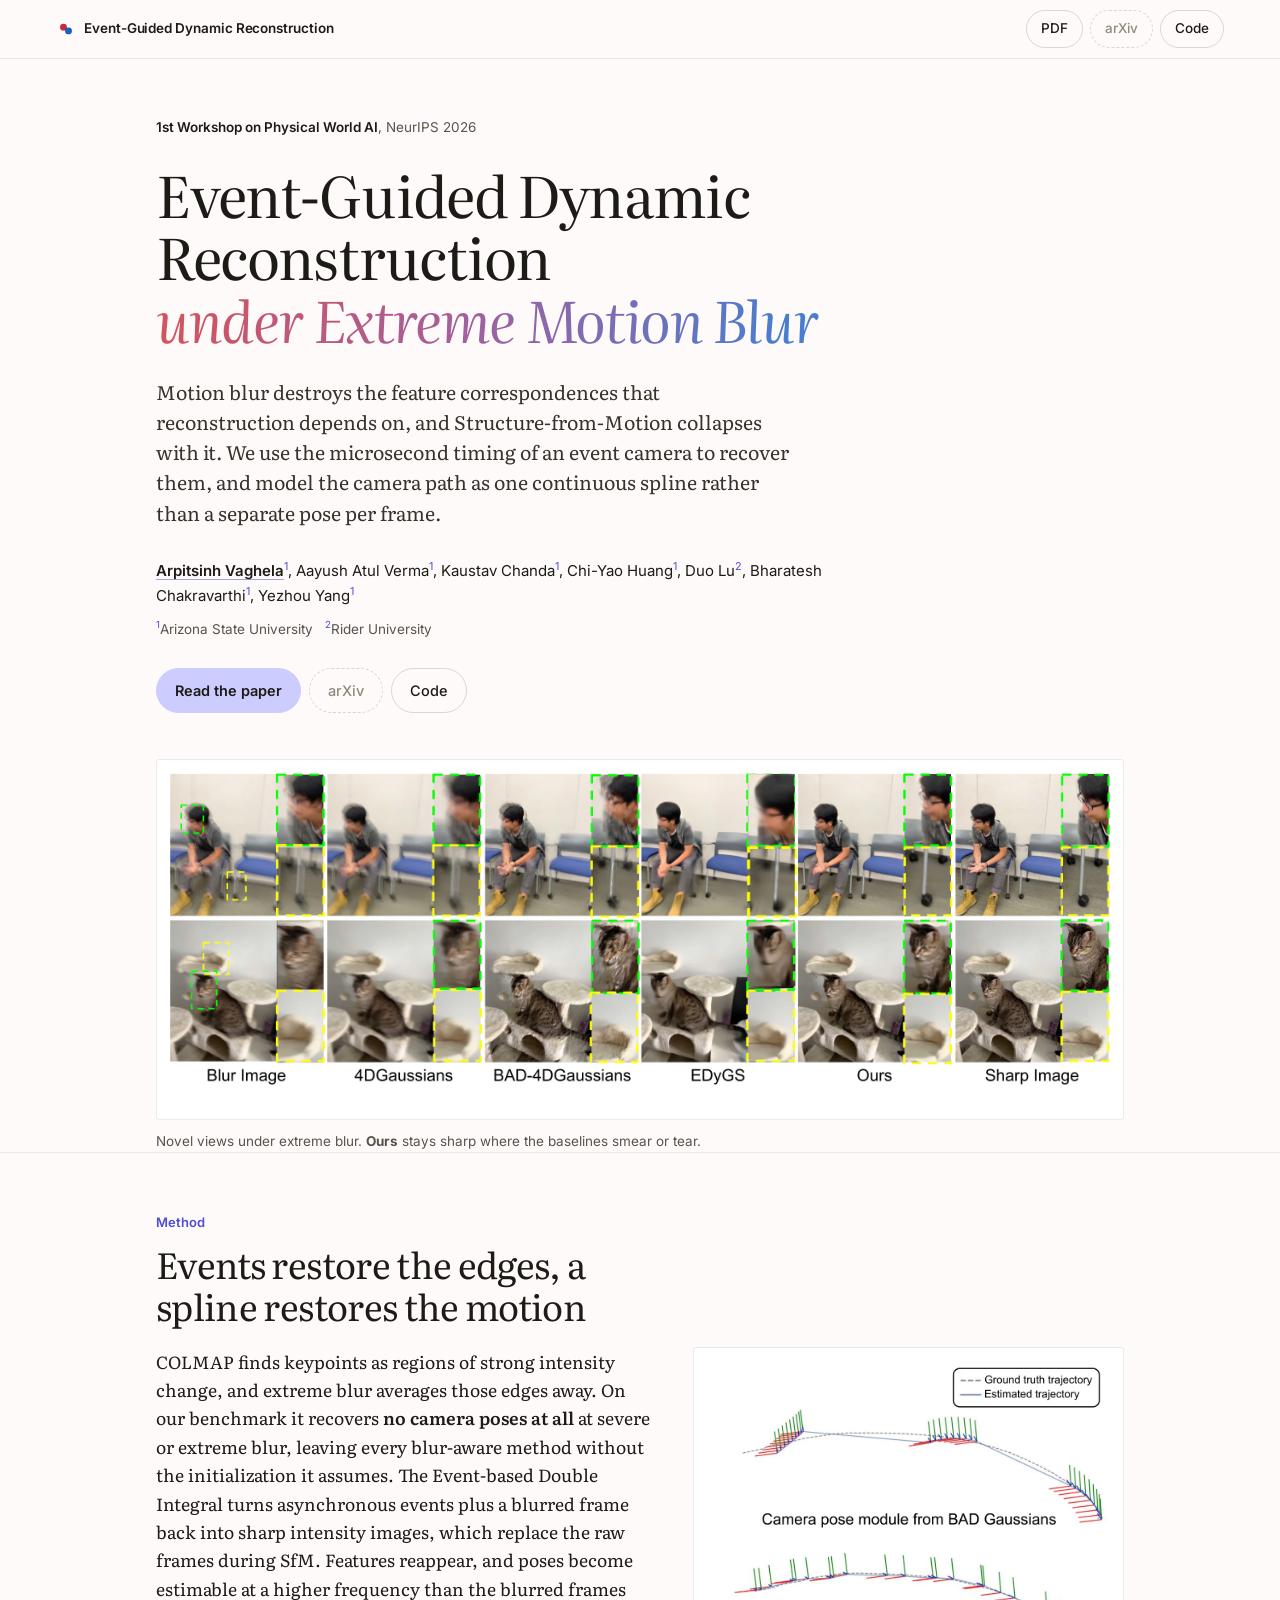
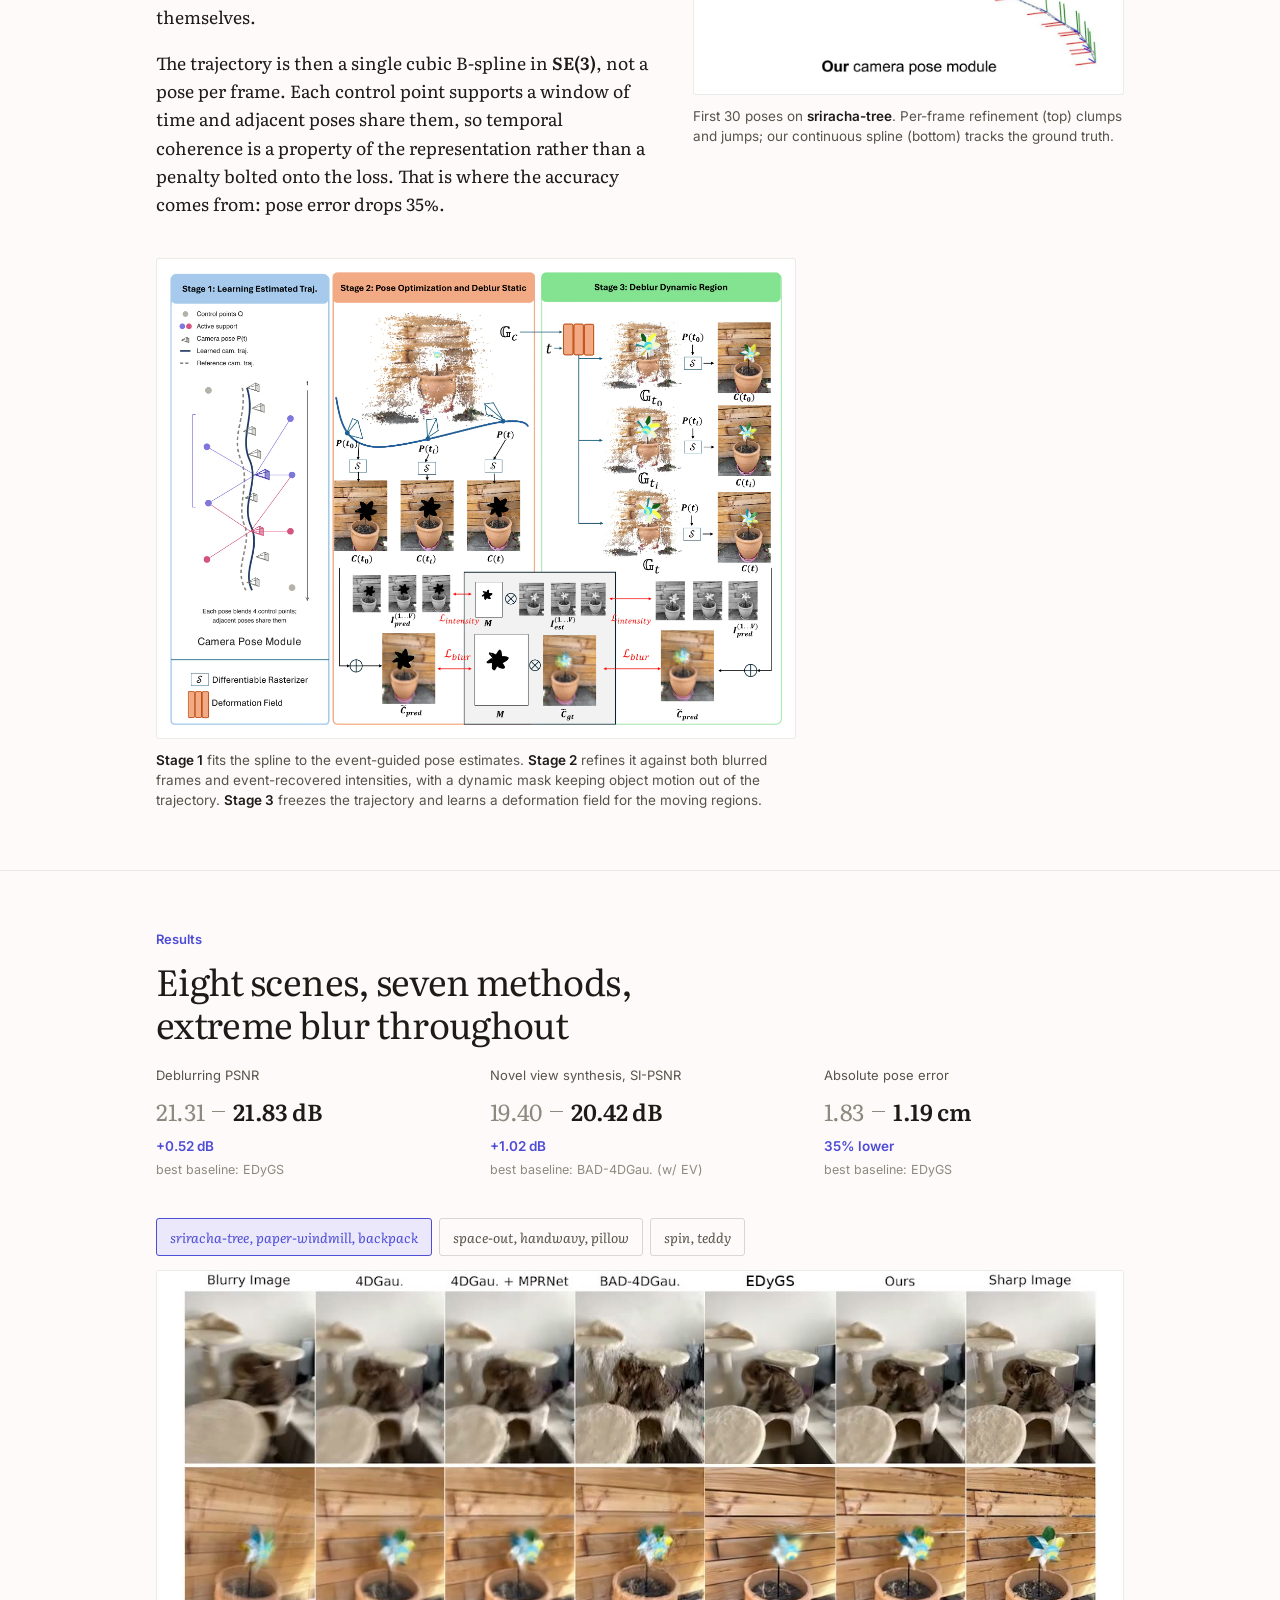
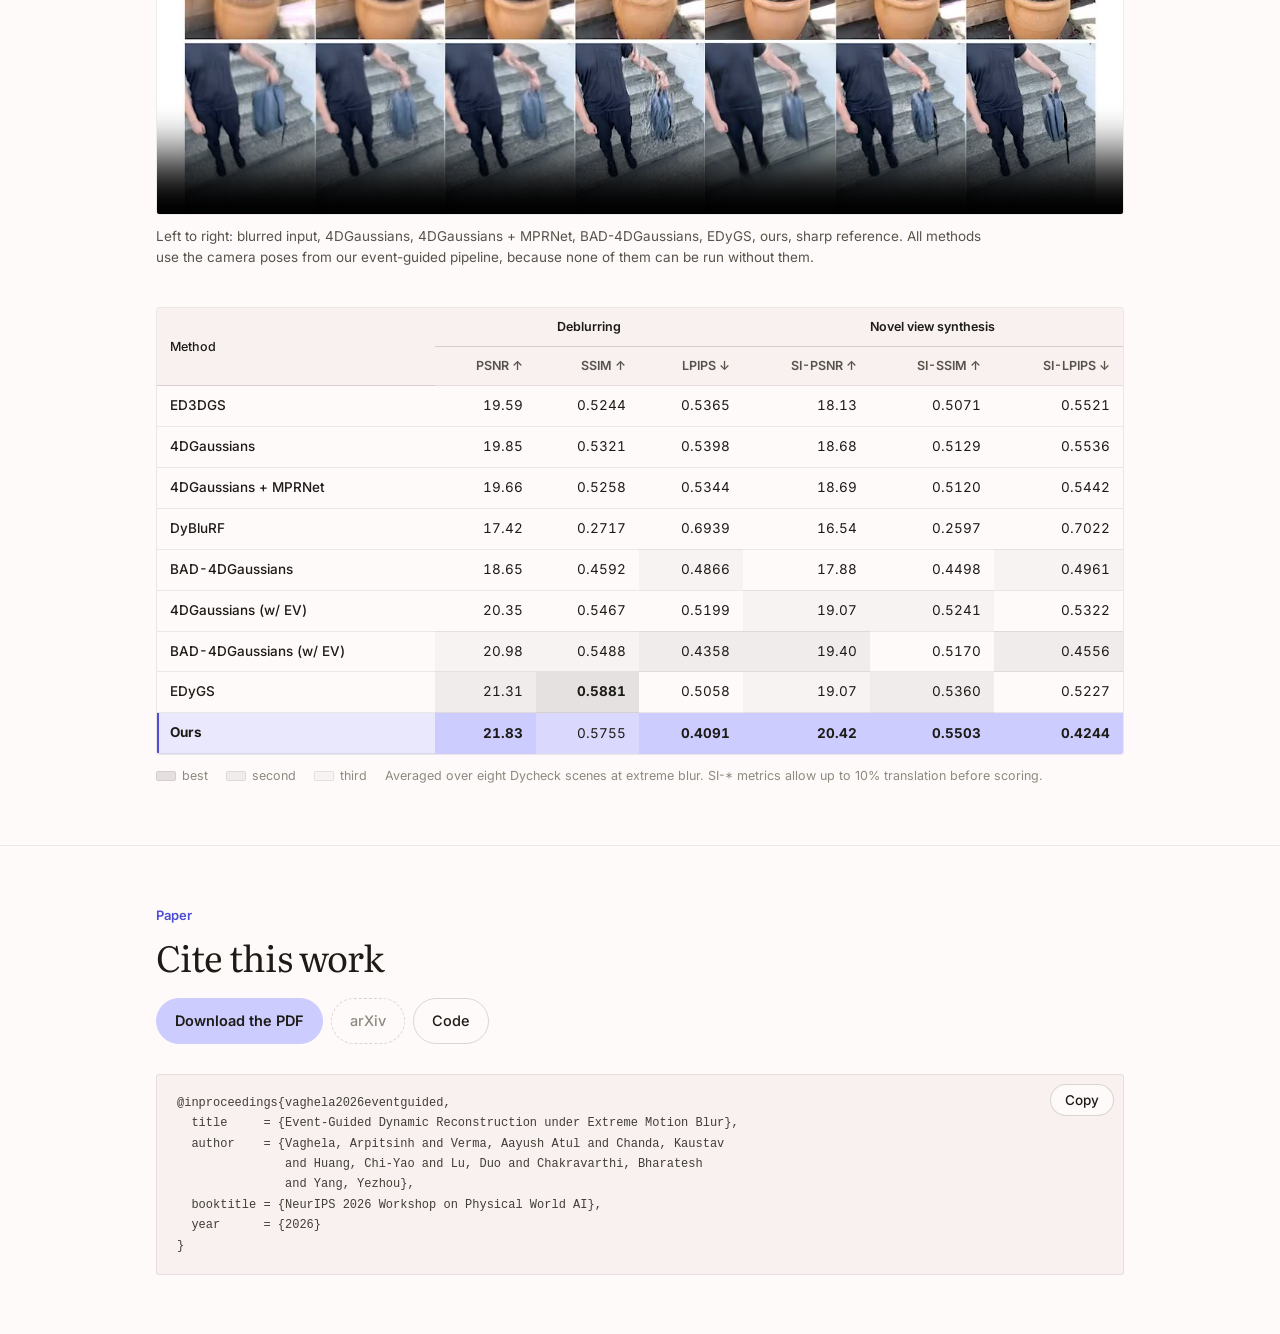
==== docs/index.html @ ae9d6096 "Move site to docs/, add implementation notes, restyle GitHub Pages now serves from main:/docs, leavi" ====
<!doctype html>
<html lang="en">
<head>
<meta charset="utf-8">
<meta name="viewport" content="width=device-width, initial-scale=1">
<title>Event-Guided Dynamic Reconstruction under Extreme Motion Blur</title>
<meta name="description" content="Event cameras guide camera-trajectory estimation and deblurring for dynamic 3D scene reconstruction when motion blur breaks Structure-from-Motion. The camera path is one continuous cubic SE(3) B-spline, jointly optimized with dynamic 3D Gaussians.">
<meta name="author" content="Arpitsinh Vaghela, Aayush Atul Verma, Kaustav Chanda, Chi-Yao Huang, Duo Lu, Bharatesh Chakravarthi, Yezhou Yang">

<meta property="og:type" content="website">
<meta property="og:title" content="Event-Guided Dynamic Reconstruction under Extreme Motion Blur">
<meta property="og:description" content="Using the microsecond timing of an event camera to recover camera trajectories and sharp dynamic scenes from extremely blurred monocular video.">
<meta property="og:image" content="assets/figures/teaser.webp">
<meta name="twitter:card" content="summary_large_image">

<link rel="icon" href="assets/mark.svg" type="image/svg+xml">
<link rel="preconnect" href="https://fonts.googleapis.com">
<link rel="preconnect" href="https://fonts.gstatic.com" crossorigin>
<link rel="stylesheet" href="https://fonts.googleapis.com/css2?family=Inter:wght@400;500;600;700&family=Literata:ital,opsz,wght@0,7..72,300..700;1,7..72,300..700&display=swap">
<link rel="stylesheet" href="assets/css/site.css">
</head>
<body>

<a class="skip" href="#main">Skip to content</a>

<nav class="nav">
  <a class="nav__mark" href="#top">
    <svg class="nav__dots" viewBox="0 0 32 32" aria-hidden="true">
      <circle cx="12" cy="13" r="5.5" fill="#C62B38"/>
      <circle cx="20" cy="19" r="5.5" fill="#1A5FC4"/>
    </svg>
    <span>Event-Guided Dynamic Reconstruction</span>
  </a>
  <div class="nav__links">
    <a class="pill" href="assets/pdf/event-guided-dynamic-reconstruction.pdf">PDF</a>
    <!-- TODO: replace href with the arXiv URL once the preprint is live. -->
    <a class="pill pill--muted" href="#" data-arxiv>arXiv</a>
    <a class="pill" href="https://github.com/arpitvaghela/event-guided-dynamic-reconstruction">Code</a>
  </div>
</nav>

<main id="main">

<!-- ====================== 1 · HERO ====================== -->
<header class="hero" id="top">
  <div class="wrap">
    <p class="hero__venue"><b>1st Workshop on Physical World AI</b>, NeurIPS 2026</p>

    <h1 class="hero__title">
      <span class="l1">Event-Guided Dynamic Reconstruction</span>
      <span class="l2">under Extreme Motion Blur</span>
    </h1>

    <p class="hero__lead">
      Motion blur destroys the feature correspondences that reconstruction depends on, and
      Structure-from-Motion collapses with it. We use the microsecond timing of an event camera to
      recover them, and model the camera path as one continuous spline rather than a separate pose
      per frame.
    </p>

    <p class="authors">
      <a href="https://arpitvaghela.github.io">Arpitsinh Vaghela</a><sup>1</sup>, Aayush Atul Verma<sup>1</sup>, Kaustav Chanda<sup>1</sup>,
      Chi-Yao Huang<sup>1</sup>, Duo Lu<sup>2</sup>, Bharatesh Chakravarthi<sup>1</sup>,
      Yezhou Yang<sup>1</sup>
    </p>
    <p class="affils">
      <sup>1</sup>Arizona State University &nbsp; <sup>2</sup>Rider University
    </p>

    <div class="actions">
      <a class="pill pill--primary" href="assets/pdf/event-guided-dynamic-reconstruction.pdf">Read the paper</a>
      <a class="pill pill--muted" href="#" data-arxiv>arXiv</a>
      <a class="pill" href="https://github.com/arpitvaghela/event-guided-dynamic-reconstruction">Code</a>
    </div>

    <figure class="plate">
      <img src="assets/figures/teaser.webp" width="2200" height="780"
           alt="Seven-column comparison on two scenes. From a blurred input, 4DGaussians, BAD-4DGaussians and EDyGS leave smeared or broken detail; our reconstruction recovers the face, chair legs and cat fur close to the sharp reference.">
    </figure>
    <p class="caption">
      Novel views under extreme blur. <b>Ours</b> stays sharp where the baselines smear or tear.
    </p>
  </div>
</header>

<!-- ====================== 2 · METHOD ====================== -->
<section class="section" id="method">
  <div class="wrap">
    <p class="section__eyebrow">Method</p>
    <h2 class="section__title">Events restore the edges, a spline restores the motion</h2>

    <div class="method__grid">
      <div class="prose">
        <p>
          COLMAP finds keypoints as regions of strong intensity change, and extreme blur averages
          those edges away. On our benchmark it recovers <strong>no camera poses at all</strong> at
          severe or extreme blur, leaving every blur-aware method without the initialization it
          assumes. The Event-based Double Integral turns asynchronous events plus a blurred frame
          back into sharp intensity images, which replace the raw frames during SfM. Features
          reappear, and poses become estimable at a higher frequency than the blurred frames
          themselves.
        </p>
        <p>
          The trajectory is then a single cubic B-spline in <strong>SE(3)</strong>, not a pose per
          frame. Each control point supports a window of time and adjacent poses share them, so
          temporal coherence is a property of the representation rather than a penalty bolted onto
          the loss. That is where the accuracy comes from: pose error drops 35%.
        </p>
      </div>

      <figure>
        <div class="plate">
          <img src="assets/figures/pose-viz.webp" width="1000" height="794" loading="lazy"
               alt="Two 3D plots of the first thirty camera poses. The BAD Gaussians module groups poses into three tight clusters joined by long straight jumps, drifting from the dashed ground-truth curve. Our module places poses evenly along a smooth arc that tracks the ground truth.">
        </div>
        <figcaption>
          First 30 poses on <b>sriracha-tree</b>. Per-frame refinement (top) clumps and jumps; our
          continuous spline (bottom) tracks the ground truth.
        </figcaption>
      </figure>
    </div>

    <figure class="pipeline">
      <div class="plate">
        <img src="assets/figures/pipeline.webp" width="2400" height="1777" loading="lazy"
             alt="Three-stage framework diagram. Stage 1 fits a B-spline camera trajectory from control points. Stage 2 samples poses along the spline, renders and averages them into a synthetic blurred image, and applies blur and intensity losses through a dynamic mask. Stage 3 adds a deformation field conditioned on time to reconstruct the moving regions.">
      </div>
      <figcaption>
        <b>Stage 1</b> fits the spline to the event-guided pose estimates. <b>Stage 2</b> refines it
        against both blurred frames and event-recovered intensities, with a dynamic mask keeping
        object motion out of the trajectory. <b>Stage 3</b> freezes the trajectory and learns a
        deformation field for the moving regions.
      </figcaption>
    </figure>
  </div>
</section>

<!-- ====================== 3 · RESULTS ====================== -->
<section class="section" id="results">
  <div class="wrap">
    <p class="section__eyebrow">Results</p>
    <h2 class="section__title">Eight scenes, seven methods, extreme blur throughout</h2>

    <div class="deltas">
      <div class="delta">
        <p class="delta__label">Deblurring PSNR</p>
        <p class="delta__row"><span class="delta__from">21.31</span><span class="delta__arrow"></span><span class="delta__to">21.83 dB</span></p>
        <p class="delta__gain">+0.52 dB</p>
        <p class="delta__base">best baseline: EDyGS</p>
      </div>
      <div class="delta">
        <p class="delta__label">Novel view synthesis, SI-PSNR</p>
        <p class="delta__row"><span class="delta__from">19.40</span><span class="delta__arrow"></span><span class="delta__to">20.42 dB</span></p>
        <p class="delta__gain">+1.02 dB</p>
        <p class="delta__base">best baseline: BAD-4DGau. (w/ EV)</p>
      </div>
      <div class="delta">
        <p class="delta__label">Absolute pose error</p>
        <p class="delta__row"><span class="delta__from">1.83</span><span class="delta__arrow"></span><span class="delta__to">1.19 cm</span></p>
        <p class="delta__gain">35% lower</p>
        <p class="delta__base">best baseline: EDyGS</p>
      </div>
    </div>

    <div class="tabs" role="tablist" aria-label="Scene groups">
      <button class="tab" role="tab" aria-selected="true" id="tab-c1" aria-controls="cmp-video"
              data-src="assets/video/comparison-01.mp4" data-poster="assets/video/comparison-01.jpg" data-ar="1280 / 720">
        sriracha-tree, paper-windmill, backpack
      </button>
      <button class="tab" role="tab" aria-selected="false" id="tab-c2" aria-controls="cmp-video"
              data-src="assets/video/comparison-02.mp4" data-poster="assets/video/comparison-02.jpg" data-ar="1280 / 720">
        space-out, handwavy, pillow
      </button>
      <button class="tab" role="tab" aria-selected="false" id="tab-c3" aria-controls="cmp-video"
              data-src="assets/video/comparison-03.mp4" data-poster="assets/video/comparison-03.jpg" data-ar="1280 / 556">
        spin, teddy
      </button>
    </div>

    <div class="videoframe">
      <video id="cmp-video" muted loop playsinline preload="none"
             poster="assets/video/comparison-01.jpg"
             data-src="assets/video/comparison-01.mp4"
             aria-label="Side-by-side video comparison of reconstruction methods under extreme motion blur"></video>
    </div>
    <p class="caption">
      Left to right: blurred input, 4DGaussians, 4DGaussians + MPRNet, BAD-4DGaussians, EDyGS, ours,
      sharp reference. All methods use the camera poses from our event-guided pipeline, because none
      of them can be run without them.
    </p>

    <div class="tablewrap">
      <table class="data">
        <thead>
          <tr>
            <th class="m" rowspan="2" scope="col">Method</th>
            <th class="grp" colspan="3" scope="colgroup">Deblurring</th>
            <th class="grp" colspan="3" scope="colgroup">Novel view synthesis</th>
          </tr>
          <tr>
            <th scope="col">PSNR &uarr;</th><th scope="col">SSIM &uarr;</th><th scope="col">LPIPS &darr;</th>
            <th scope="col">SI-PSNR &uarr;</th><th scope="col">SI-SSIM &uarr;</th><th scope="col">SI-LPIPS &darr;</th>
          </tr>
        </thead>
        <tbody>
          <tr><th class="m" scope="row">ED3DGS</th><td>19.59</td><td>0.5244</td><td>0.5365</td><td>18.13</td><td>0.5071</td><td>0.5521</td></tr>
          <tr><th class="m" scope="row">4DGaussians</th><td>19.85</td><td>0.5321</td><td>0.5398</td><td>18.68</td><td>0.5129</td><td>0.5536</td></tr>
          <tr class="rule-above"><th class="m" scope="row">4DGaussians + MPRNet</th><td>19.66</td><td>0.5258</td><td>0.5344</td><td>18.69</td><td>0.5120</td><td>0.5442</td></tr>
          <tr><th class="m" scope="row">DyBluRF</th><td>17.42</td><td>0.2717</td><td>0.6939</td><td>16.54</td><td>0.2597</td><td>0.7022</td></tr>
          <tr><th class="m" scope="row">BAD-4DGaussians</th><td>18.65</td><td>0.4592</td><td class="r3">0.4866</td><td>17.88</td><td>0.4498</td><td class="r3">0.4961</td></tr>
          <tr class="rule-above"><th class="m" scope="row">4DGaussians (w/ EV)</th><td>20.35</td><td>0.5467</td><td>0.5199</td><td class="r3">19.07</td><td class="r3">0.5241</td><td>0.5322</td></tr>
          <tr><th class="m" scope="row">BAD-4DGaussians (w/ EV)</th><td class="r3">20.98</td><td class="r3">0.5488</td><td class="r2">0.4358</td><td class="r2">19.40</td><td>0.5170</td><td class="r2">0.4556</td></tr>
          <tr><th class="m" scope="row">EDyGS</th><td class="r2">21.31</td><td class="r1">0.5881</td><td>0.5058</td><td class="r3">19.07</td><td class="r2">0.5360</td><td>0.5227</td></tr>
          <tr class="ours"><th class="m" scope="row">Ours</th><td class="r1">21.83</td><td class="r2">0.5755</td><td class="r1">0.4091</td><td class="r1">20.42</td><td class="r1">0.5503</td><td class="r1">0.4244</td></tr>
        </tbody>
      </table>
    </div>
    <div class="legend">
      <span><i class="k1"></i>best</span>
      <span><i class="k2"></i>second</span>
      <span><i class="k3"></i>third</span>
      <span>Averaged over eight Dycheck scenes at extreme blur. SI-&ast; metrics allow up to 10% translation before scoring.</span>
    </div>
  </div>
</section>

<!-- ====================== 4 · CITE ====================== -->
<section class="section" id="paper">
  <div class="wrap">
    <p class="section__eyebrow">Paper</p>
    <h2 class="section__title">Cite this work</h2>

    <div class="actions" style="margin-bottom: 0">
      <a class="pill pill--primary" href="assets/pdf/event-guided-dynamic-reconstruction.pdf">Download the PDF</a>
      <a class="pill pill--muted" href="#" data-arxiv>arXiv</a>
      <a class="pill" href="https://github.com/arpitvaghela/event-guided-dynamic-reconstruction">Code</a>
    </div>

    <div class="cite">
      <button class="pill cite__copy" type="button" id="copy-bib">Copy</button>
      <pre id="bibtex">@inproceedings{vaghela2026eventguided,
  title     = {Event-Guided Dynamic Reconstruction under Extreme Motion Blur},
  author    = {Vaghela, Arpitsinh and Verma, Aayush Atul and Chanda, Kaustav
               and Huang, Chi-Yao and Lu, Duo and Chakravarthi, Bharatesh
               and Yang, Yezhou},
  booktitle = {NeurIPS 2026 Workshop on Physical World AI},
  year      = {2026}
}</pre>
    </div>
  </div>
</section>

</main>

<script defer src="assets/js/site.js"></script>
</body>
</html>
---- docs/assets/css/site.css ----
/* ===========================================================
   Event-Guided Dynamic Reconstruction under Extreme Motion Blur
   Paper-toned page. Accents come from event-camera polarity:
   ON (+1) red and OFF (-1) blue, always used as a pair.
   =========================================================== */

:root {
  --paper:   #FFFAFA;
  --paper-2: #F9F0F0;
  --plate:   #FFFFFF;
  --ink:     #1C1B16;
  --ink-2:   #56544A;
  --ink-3:   #8C8A7E;
  --rule:      rgba(28, 27, 22, .16);
  --rule-soft: rgba(28, 27, 22, .085);
  /* Periwinkle, two steps of one hue. The tint is the brand colour and carries
     dark text; at 1.5:1 on paper it cannot be text itself, so the deeper step
     handles links, labels and borders. Event polarity red/blue is not a UI
     colour -- it appears only in the mark and the hero gradient. */
  --accent:      #4D4DD5;
  --accent-tint: #CCCCFF;

  /* Literata is a screen-reading serif: low contrast, sturdy, open. */
  --serif: "Literata", Georgia, "Times New Roman", serif;
  --sans:  "Inter", -apple-system, BlinkMacSystemFont, "Segoe UI", Helvetica, Arial, sans-serif;
  --mono:  ui-monospace, SFMono-Regular, "SF Mono", Menlo, Consolas, monospace;

  --gutter: clamp(20px, 5vw, 56px);
  --max:    1080px;
  --measure: 70ch;
}

* { box-sizing: border-box; }
html { -webkit-text-size-adjust: 100%; scroll-behavior: smooth; }

body {
  margin: 0;
  background: var(--paper);
  color: var(--ink);
  font-family: var(--serif);
  font-size: 17.5px;
  line-height: 1.62;
  font-weight: 400;
  font-optical-sizing: auto;
  -webkit-font-smoothing: antialiased;
  -moz-osx-font-smoothing: grayscale;
  overflow-x: hidden;
}

@media (prefers-reduced-motion: reduce) {
  html { scroll-behavior: auto; }
  *, *::before, *::after {
    animation-duration: .001ms !important;
    animation-iteration-count: 1 !important;
    transition-duration: .001ms !important;
  }
}

.wrap { max-width: var(--max); margin-inline: auto; padding-inline: var(--gutter); }
.prose { max-width: var(--measure); }

p { margin: 0 0 1em; }
p:last-child { margin-bottom: 0; }

a {
  color: var(--ink);
  text-decoration-color: rgba(77, 77, 213, .5);
  text-underline-offset: .2em;
  text-decoration-thickness: 1px;
  transition: color .16s ease, text-decoration-color .16s ease;
}
a:hover { color: var(--accent); text-decoration-color: var(--accent); }

:focus-visible { outline: 2px solid var(--accent); outline-offset: 3px; border-radius: 2px; }
strong { font-weight: 600; }

.scene-name { font-style: italic; }

.skip { position: absolute; left: -9999px; top: 0; background: var(--accent); color: #fff; padding: 10px 18px; z-index: 200; }
.skip:focus { left: 12px; top: 12px; }

/* --- nav --------------------------------------------------- */

.nav {
  position: sticky; top: 0; z-index: 100;
  display: flex; align-items: center; gap: 16px;
  padding: 10px var(--gutter);
  background: rgba(255, 250, 250, .88);
  backdrop-filter: blur(12px) saturate(140%);
  -webkit-backdrop-filter: blur(12px) saturate(140%);
  border-bottom: 1px solid var(--rule-soft);
  font-family: var(--sans);
}
.nav__mark {
  display: flex; align-items: center; gap: 8px;
  font-weight: 600; font-size: 13.5px; letter-spacing: -.005em;
  text-decoration: none; white-space: nowrap; flex: none;
}
.nav__mark:hover { color: var(--ink); }
.nav__dots { width: 20px; height: 20px; flex: none; }
.nav__links { margin-left: auto; display: flex; gap: 7px; flex: none; }

.pill {
  display: inline-flex; align-items: center;
  padding: 7px 14px;
  border: 1px solid var(--rule);
  border-radius: 999px;
  font-family: var(--sans);
  font-size: 13.5px; font-weight: 500;
  text-decoration: none; color: var(--ink);
  background: transparent; cursor: pointer; white-space: nowrap;
  transition: border-color .16s ease, background .16s ease, color .16s ease;
}
.pill:hover { border-color: var(--accent); background: rgba(77, 77, 213, .08); color: var(--accent); }
.pill--muted { color: var(--ink-3); border-style: dashed; }
.pill--muted:hover { color: var(--ink-2); background: transparent; border-color: var(--rule); }
.pill--primary { background: var(--accent-tint); border-color: var(--accent-tint); color: var(--ink); font-weight: 600; }
.pill--primary:hover { background: #AAAAFA; border-color: #AAAAFA; color: var(--ink); }

@media (max-width: 680px) { .nav__mark span { display: none; } }

/* --- hero -------------------------------------------------- */

.hero { padding: clamp(34px, 5vw, 58px) 0 0; }

.hero__venue {
  font-family: var(--sans);
  font-size: 13.5px; color: var(--ink-2);
  margin: 0 0 clamp(16px, 2.6vw, 24px);
}
.hero__venue b { color: var(--ink); font-weight: 600; }

.hero__title {
  font-weight: 400;
  font-size: clamp(32px, 5.4vw, 57px);
  line-height: 1.1;
  letter-spacing: -.023em;
  margin: 0 0 clamp(18px, 2.6vw, 26px);
  max-width: 20ch;
  text-wrap: balance;
}
.hero__title .l2 { display: block; font-style: italic; color: #3B3930; }

/* Polarity gradient across the italic line: ON red through to OFF blue, held
   back so it sits under the roman line rather than competing with it. The stops
   are #C62B38 / #8B3A86 / #1A5FC4 pre-blended 80% onto --paper, rather than an
   opacity -- the load animation ends on opacity:1 and would cancel that. Re-blend
   them if --paper changes. Guarded, because without background-clip the text
   would paint transparent. */
@supports ((-webkit-background-clip: text) or (background-clip: text)) {
  .hero__title .l2 {
    background: linear-gradient(104deg, #D1545F 4%, #A2609D 46%, #487ECF 92%);
    -webkit-background-clip: text;
            background-clip: text;
    color: transparent;
    -webkit-text-fill-color: transparent;
  }
}

/* One orchestrated moment: the title resolves out of blur, which is
   what the method itself does. */
@media (prefers-reduced-motion: no-preference) {
  .hero__title .l1, .hero__title .l2 {
    display: block;
    animation: resolve 1050ms cubic-bezier(.17, .67, .3, 1) both;
    will-change: filter, opacity;
  }
  .hero__title .l2 { animation-delay: 150ms; }
  @keyframes resolve {
    0%   { filter: blur(13px); opacity: 0; transform: translateX(-8px); }
    55%  { filter: blur(3px);  opacity: 1; transform: translateX(2px); }
    100% { filter: blur(0);    opacity: 1; transform: translateX(0); }
  }
}

.hero__lead {
  font-size: clamp(17.5px, 1.9vw, 19.5px);
  line-height: 1.55;
  color: #35332B;
  max-width: 58ch;
  margin: 0 0 clamp(22px, 3.2vw, 30px);
}

.authors {
  font-family: var(--sans);
  max-width: 76ch; margin: 0 0 8px;
  font-size: 15px; line-height: 1.7;
}
.authors sup, .affils sup { color: var(--accent); font-size: .72em; }
/* First author carries their own link, set bold by the usual convention. */
.authors a { font-weight: 600; text-decoration-thickness: 1px; text-underline-offset: .18em; }

.affils {
  font-family: var(--sans);
  max-width: 76ch; margin: 0 0 clamp(20px, 3vw, 28px);
  font-size: 13.5px; color: var(--ink-2); line-height: 1.65;
}
.actions { display: flex; flex-wrap: wrap; gap: 8px; margin-bottom: clamp(30px, 4.4vw, 46px); }
.actions .pill { padding: 10px 18px; font-size: 14.5px; }

/* --- figures ------------------------------------------------ */

figure { margin: 0; }
.plate {
  background: var(--plate);
  border: 1px solid var(--rule-soft);
  border-radius: 3px;
  padding: clamp(8px, 1.1vw, 13px);
}
.plate img { display: block; width: 100%; height: auto; }

figcaption, .caption {
  font-family: var(--sans);
  margin-top: 11px;
  font-size: 13.5px; line-height: 1.5;
  color: var(--ink-2);
  max-width: 92ch;
}
figcaption b { color: var(--ink); font-weight: 600; }

/* --- sections ----------------------------------------------- */

.section { padding: clamp(34px, 4.6vw, 62px) 0; border-top: 1px solid var(--rule-soft); }
[id] { scroll-margin-top: 66px; }

.section__eyebrow {
  font-family: var(--sans);
  font-size: 13px; font-weight: 600; color: var(--accent);
  margin: 0 0 10px;
}
.section__title {
  font-weight: 400;
  font-size: clamp(25px, 3.3vw, 36px);
  line-height: 1.17;
  letter-spacing: -.018em;
  margin: 0 0 clamp(14px, 1.8vw, 20px);
  max-width: 24ch;
  text-wrap: balance;
}

/* --- method ------------------------------------------------- */

.method__grid {
  display: grid;
  grid-template-columns: minmax(0, 1.15fr) minmax(0, 1fr);
  gap: clamp(22px, 3.4vw, 42px);
  align-items: start;
  margin-bottom: clamp(26px, 3.6vw, 40px);
}
@media (max-width: 760px) { .method__grid { grid-template-columns: 1fr; } }

/* The pipeline diagram is tall; cap it so it stays one glance rather than one screen. */
.pipeline { max-width: 640px; }

/* --- results ------------------------------------------------ */

.deltas {
  display: grid;
  grid-template-columns: repeat(auto-fit, minmax(190px, 1fr));
  gap: clamp(16px, 2.6vw, 34px);
  margin: 0 0 clamp(26px, 3.6vw, 38px);
}
.delta__label { font-family: var(--sans); font-size: 13px; color: var(--ink-2); margin: 0 0 7px; }
.delta__row { display: flex; align-items: baseline; gap: 8px; font-size: 23px; letter-spacing: -.015em; margin: 0; }
.delta__from { color: var(--ink-3); }
.delta__arrow { width: 13px; height: 1px; background: var(--ink-3); align-self: center; flex: none; }
.delta__to { font-weight: 600; }
.delta__gain { font-family: var(--sans); margin: 6px 0 0; font-size: 13.5px; font-weight: 600; color: var(--accent); }
.delta__base { font-family: var(--sans); margin: 2px 0 0; font-size: 12.5px; color: var(--ink-3); }

.tabs { display: flex; flex-wrap: wrap; gap: 7px; margin-bottom: 14px; }
.tab {
  font-family: var(--serif); font-style: italic;
  font-size: 13.5px; padding: 8px 13px;
  border: 1px solid var(--rule); background: transparent; color: var(--ink-2);
  border-radius: 3px; cursor: pointer;
  transition: border-color .16s ease, color .16s ease, background .16s ease;
}
.tab:hover { color: var(--ink); border-color: var(--ink-3); }
.tab[aria-selected="true"] { color: var(--accent); border-color: var(--accent); background: rgba(204, 204, 255, .40); }

.videoframe {
  border: 1px solid var(--rule-soft);
  border-radius: 3px;
  overflow: hidden;
  background: var(--plate);
}
.videoframe video {
  display: block; width: 100%; height: auto;
  /* Reserve the box so swapping sources cannot collapse the layout. */
  aspect-ratio: var(--ar, 16 / 9);
  background: var(--plate);
}

/* --- tables -------------------------------------------------- */

.tablewrap {
  overflow-x: auto;
  border: 1px solid var(--rule-soft);
  border-radius: 3px;
  -webkit-overflow-scrolling: touch;
  margin-top: clamp(26px, 3.6vw, 40px);
}
/* Fade the trailing edge while columns are still off-screen. */
.tablewrap.can-scroll {
  -webkit-mask-image: linear-gradient(to right, #000 calc(100% - 52px), transparent);
          mask-image: linear-gradient(to right, #000 calc(100% - 52px), transparent);
}

table.data {
  width: 100%; border-collapse: collapse;
  font-family: var(--sans);
  font-size: 13.5px;
  font-variant-numeric: tabular-nums;
  min-width: 700px;
}
table.data th, table.data td {
  padding: 9px 13px; text-align: right;
  border-bottom: 1px solid var(--rule-soft);
  white-space: nowrap;
}
table.data thead th {
  background: var(--paper-2);
  font-weight: 600; color: var(--ink-2); font-size: 12.5px;
}
table.data thead tr:first-child th { border-bottom: 1px solid var(--rule); }
table.data th.grp { text-align: center; color: var(--ink); }
table.data .m { text-align: left; font-weight: 500; color: var(--ink); }
table.data tbody tr:last-child td { border-bottom: 0; }
table.data tbody tr.rule-above td,
table.data tbody tr.rule-above th { border-top: 1px solid var(--rule); }

td.r1 { background: rgba(28, 27, 22, .115); font-weight: 700; }
td.r2 { background: rgba(28, 27, 22, .058); }
td.r3 { background: rgba(28, 27, 22, .026); }

tr.ours td, tr.ours .m { background-color: rgba(204, 204, 255, .42); }
tr.ours td.r1 { background: rgba(204, 204, 255, 1); }
tr.ours td.r2 { background: rgba(204, 204, 255, .72); }
tr.ours .m { font-weight: 700; box-shadow: inset 2px 0 0 var(--accent); }

.legend {
  font-family: var(--sans);
  display: flex; flex-wrap: wrap; gap: 7px 18px;
  margin-top: 11px; font-size: 12.5px; color: var(--ink-3);
  align-items: center;
}
.legend i {
  display: inline-block; width: 20px; height: 10px;
  border-radius: 2px; margin-right: 6px; vertical-align: -1px;
  border: 1px solid var(--rule-soft);
}
.legend .k1 { background: rgba(28, 27, 22, .115); }
.legend .k2 { background: rgba(28, 27, 22, .058); }
.legend .k3 { background: rgba(28, 27, 22, .026); }

/* --- paper / citation ---------------------------------------- */

.cite { position: relative; margin-top: clamp(22px, 3vw, 30px); }
.cite pre {
  margin: 0;
  background: var(--paper-2);
  border: 1px solid var(--rule-soft);
  border-radius: 3px;
  padding: 18px 20px;
  overflow-x: auto;
  font-family: var(--mono);
  font-size: 12px; line-height: 1.7;
  color: #403E35;
}
.cite__copy { position: absolute; top: 10px; right: 10px; background: var(--paper); }

@media (max-width: 680px) {
  body { font-size: 16.5px; }
  .delta__row { font-size: 21px; }
}
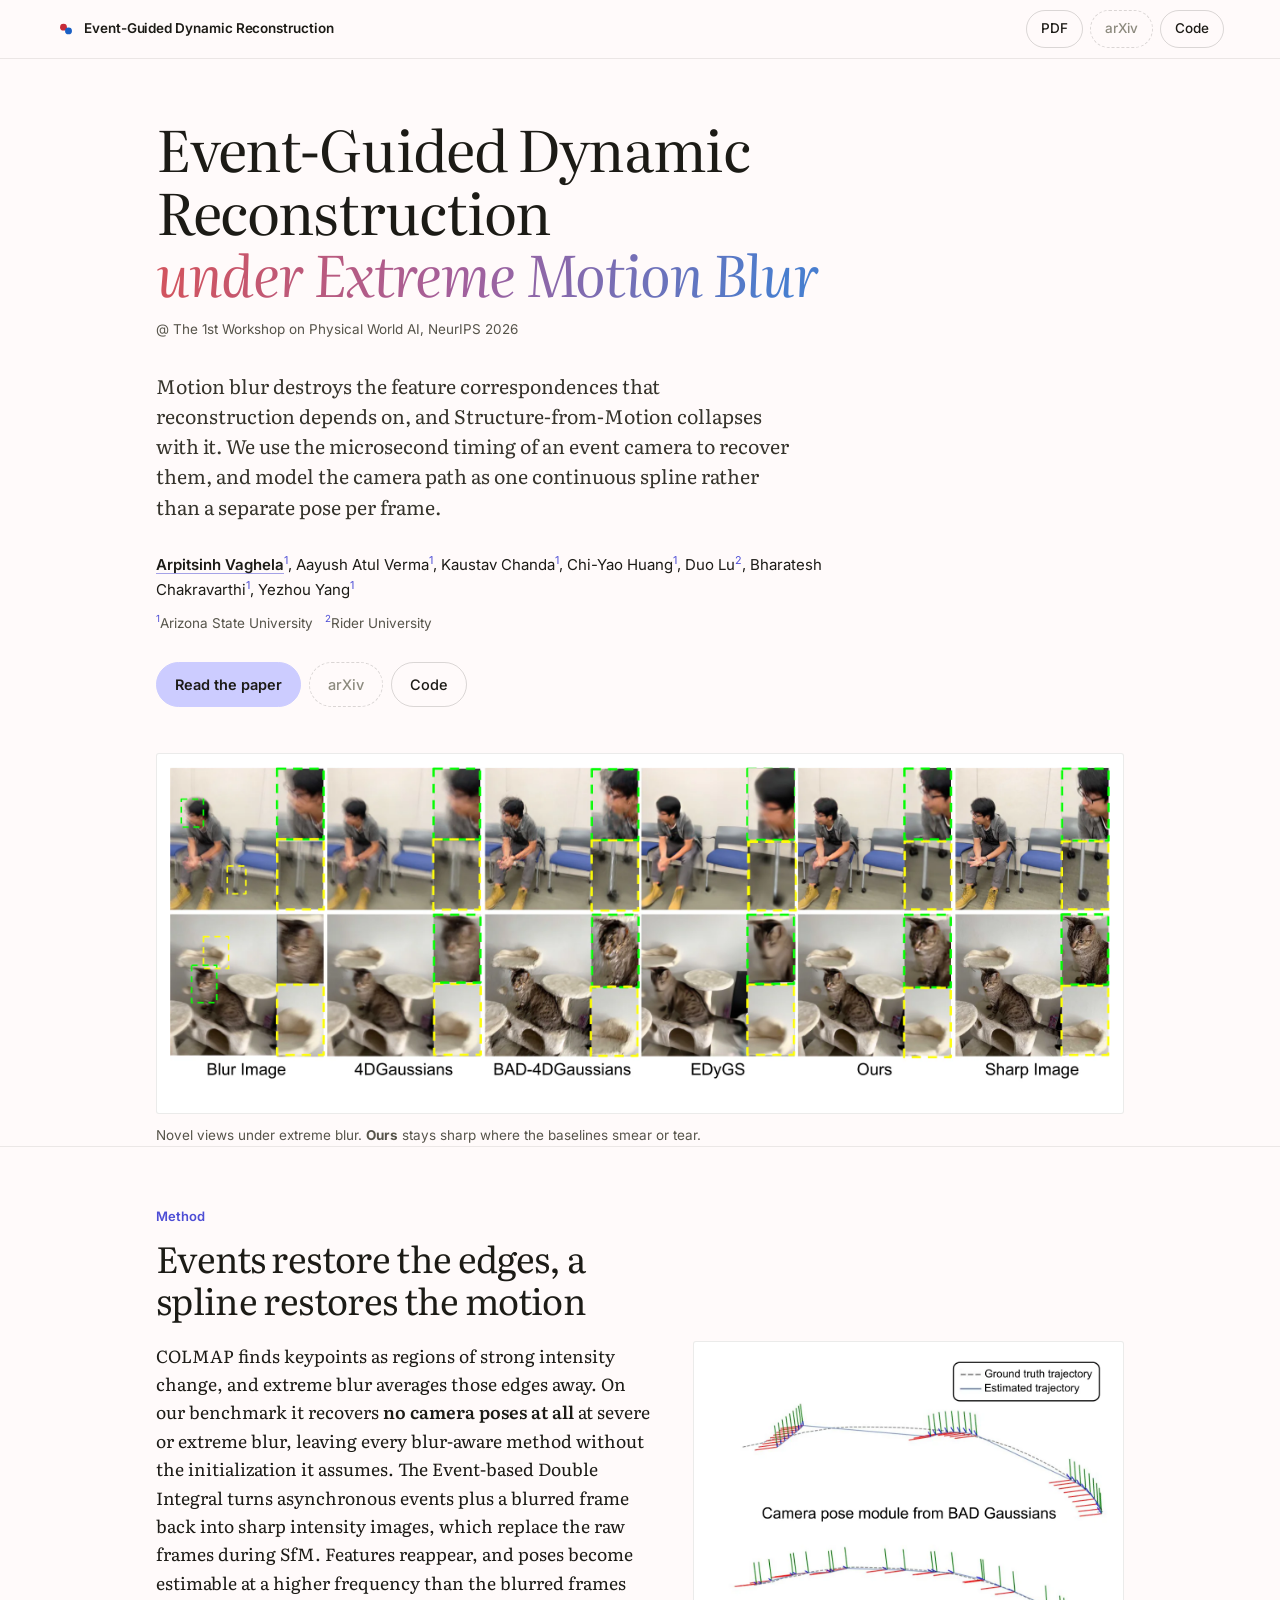
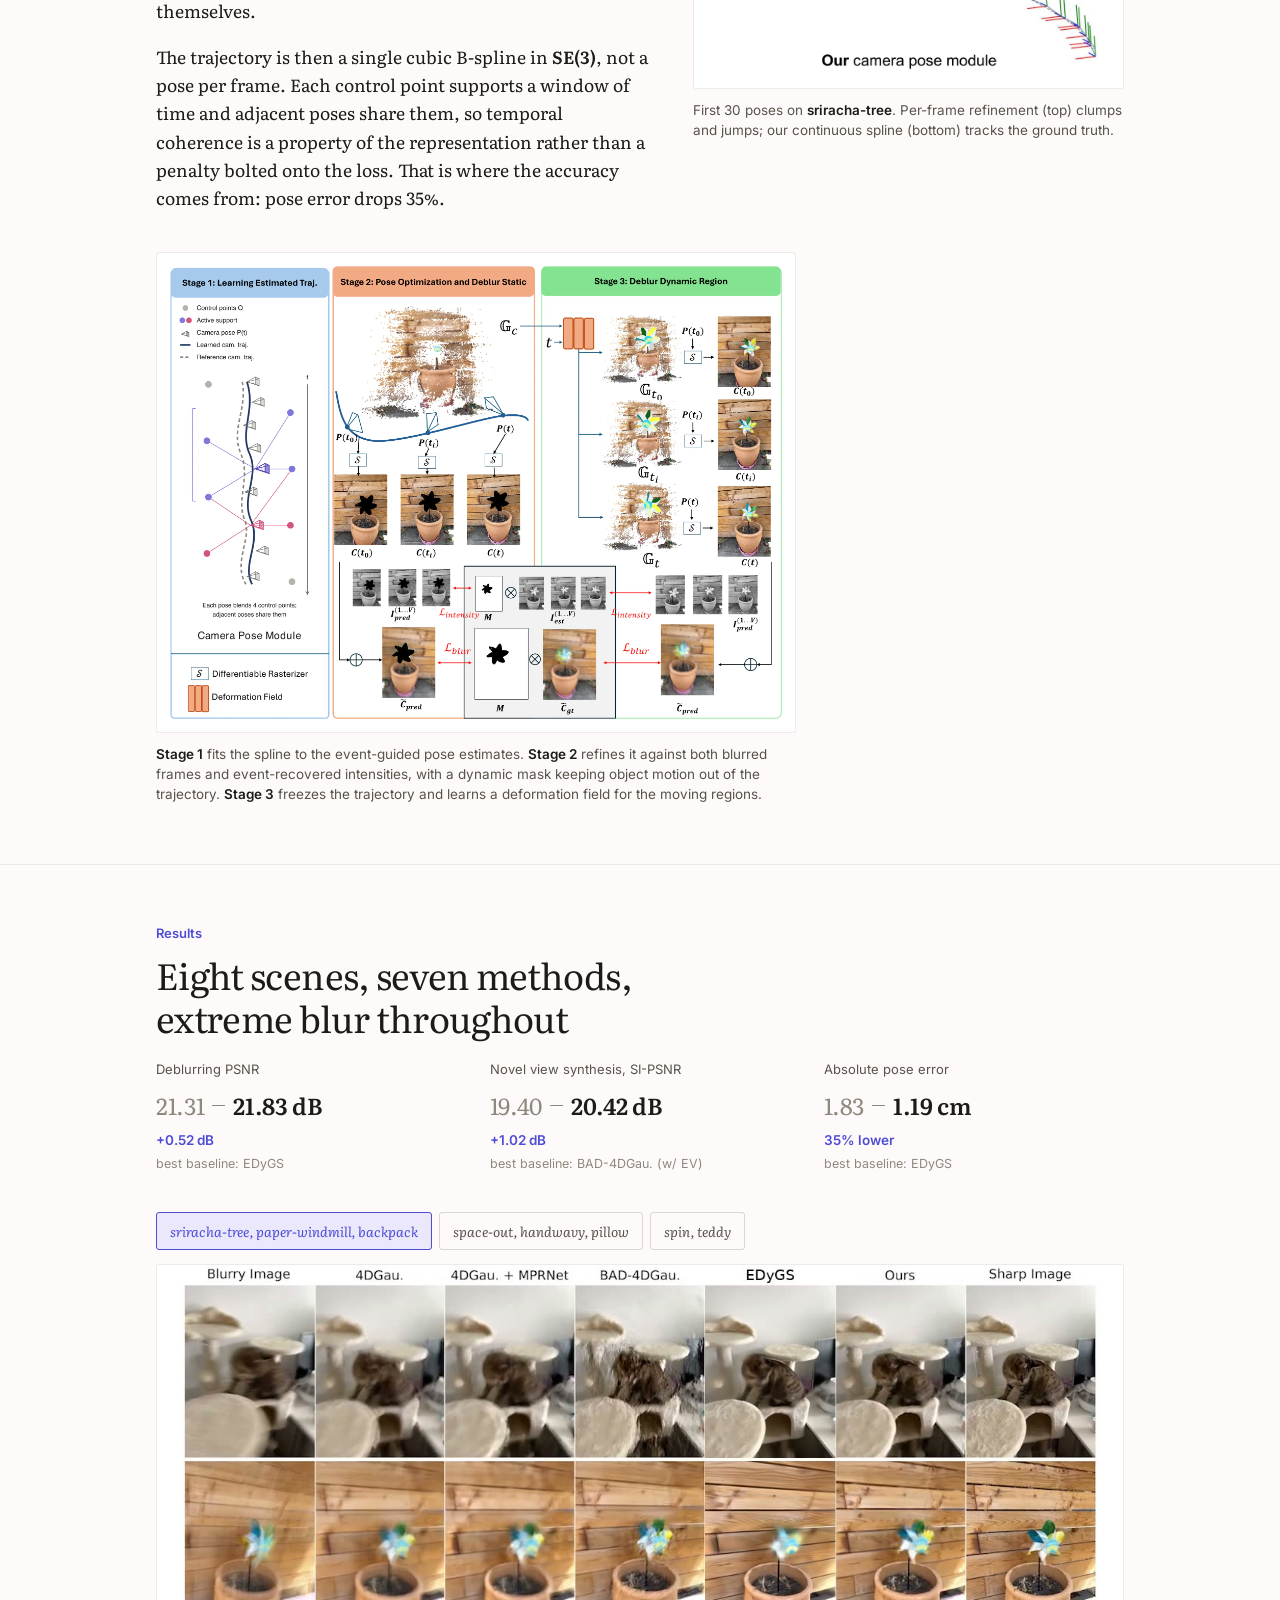
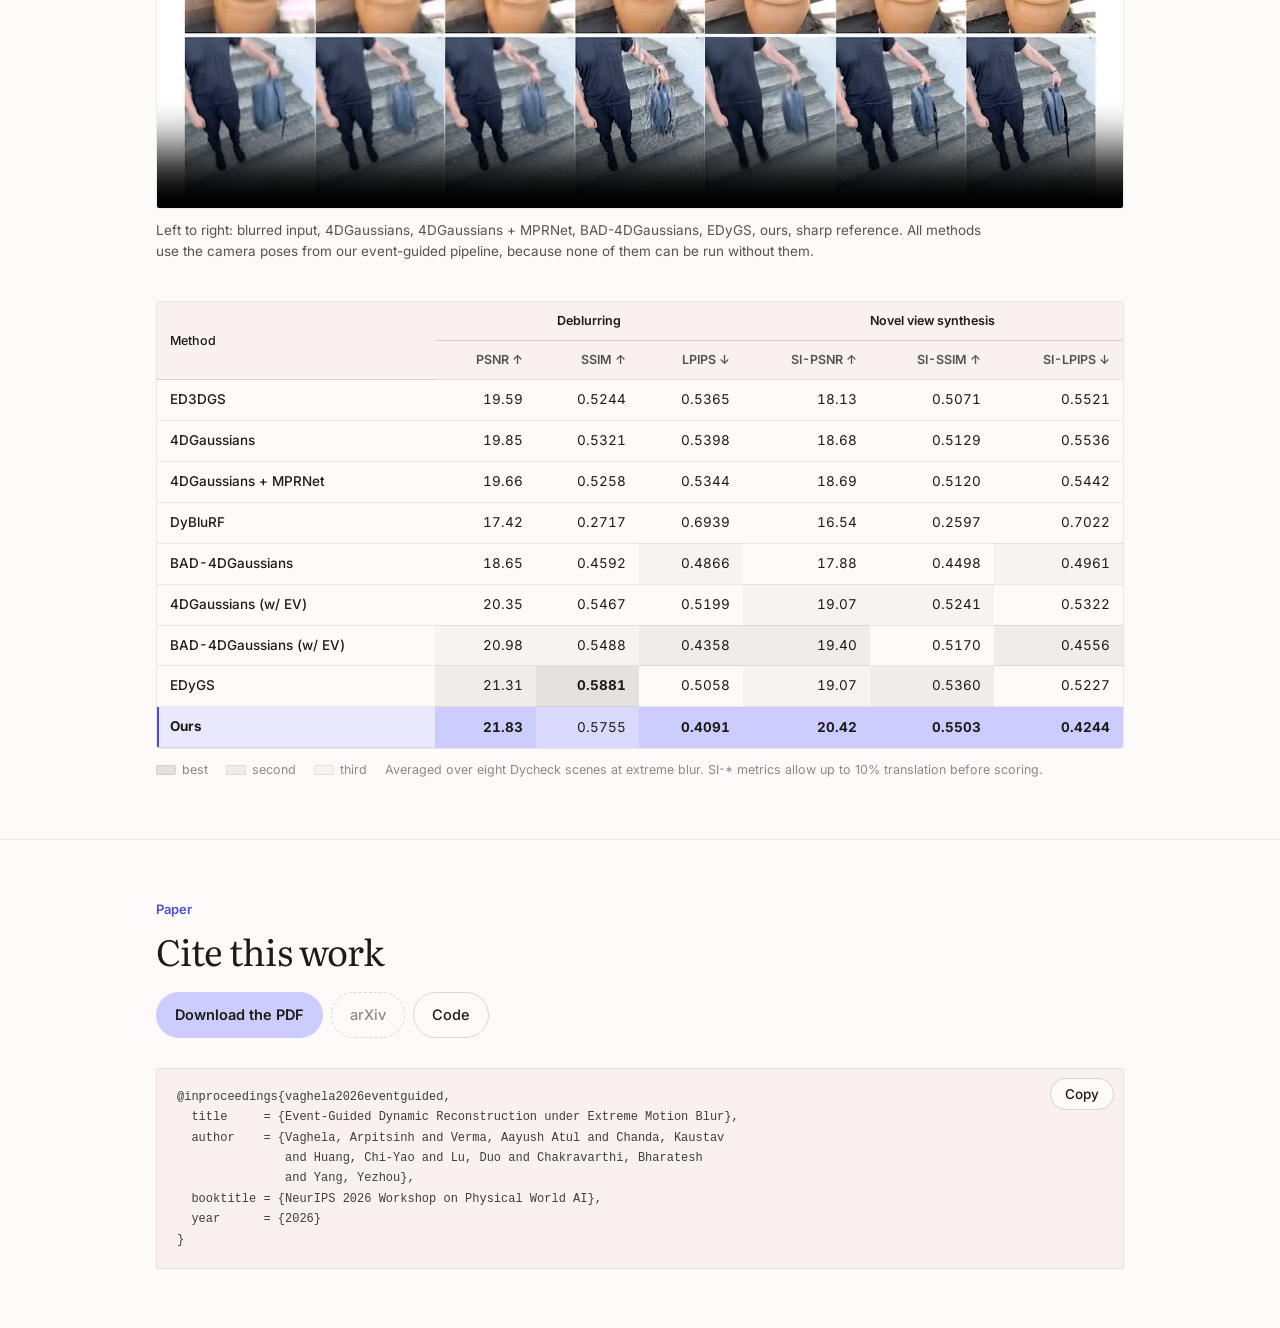
==== commit edd6665e: "Move the venue line below the title Reads as a byline under the paper title rather than a label abov" ====
--- a/docs/index.html
+++ b/docs/index.html
@@ -44,12 +44,12 @@
 <!-- ====================== 1 · HERO ====================== -->
 <header class="hero" id="top">
   <div class="wrap">
-    <p class="hero__venue"><b>1st Workshop on Physical World AI</b>, NeurIPS 2026</p>
-
     <h1 class="hero__title">
       <span class="l1">Event-Guided Dynamic Reconstruction</span>
       <span class="l2">under Extreme Motion Blur</span>
     </h1>
+
+    <p class="hero__venue">@ The 1st Workshop on Physical World AI, NeurIPS 2026</p>
 
     <p class="hero__lead">
       Motion blur destroys the feature correspondences that reconstruction depends on, and
--- a/docs/assets/css/site.css
+++ b/docs/assets/css/site.css
@@ -126,16 +126,15 @@
 .hero__venue {
   font-family: var(--sans);
   font-size: 13.5px; color: var(--ink-2);
-  margin: 0 0 clamp(16px, 2.6vw, 24px);
-}
-.hero__venue b { color: var(--ink); font-weight: 600; }
+  margin: 0 0 clamp(22px, 3.2vw, 30px);
+}
 
 .hero__title {
   font-weight: 400;
   font-size: clamp(32px, 5.4vw, 57px);
   line-height: 1.1;
   letter-spacing: -.023em;
-  margin: 0 0 clamp(18px, 2.6vw, 26px);
+  margin: 0 0 clamp(10px, 1.4vw, 14px);
   max-width: 20ch;
   text-wrap: balance;
 }
